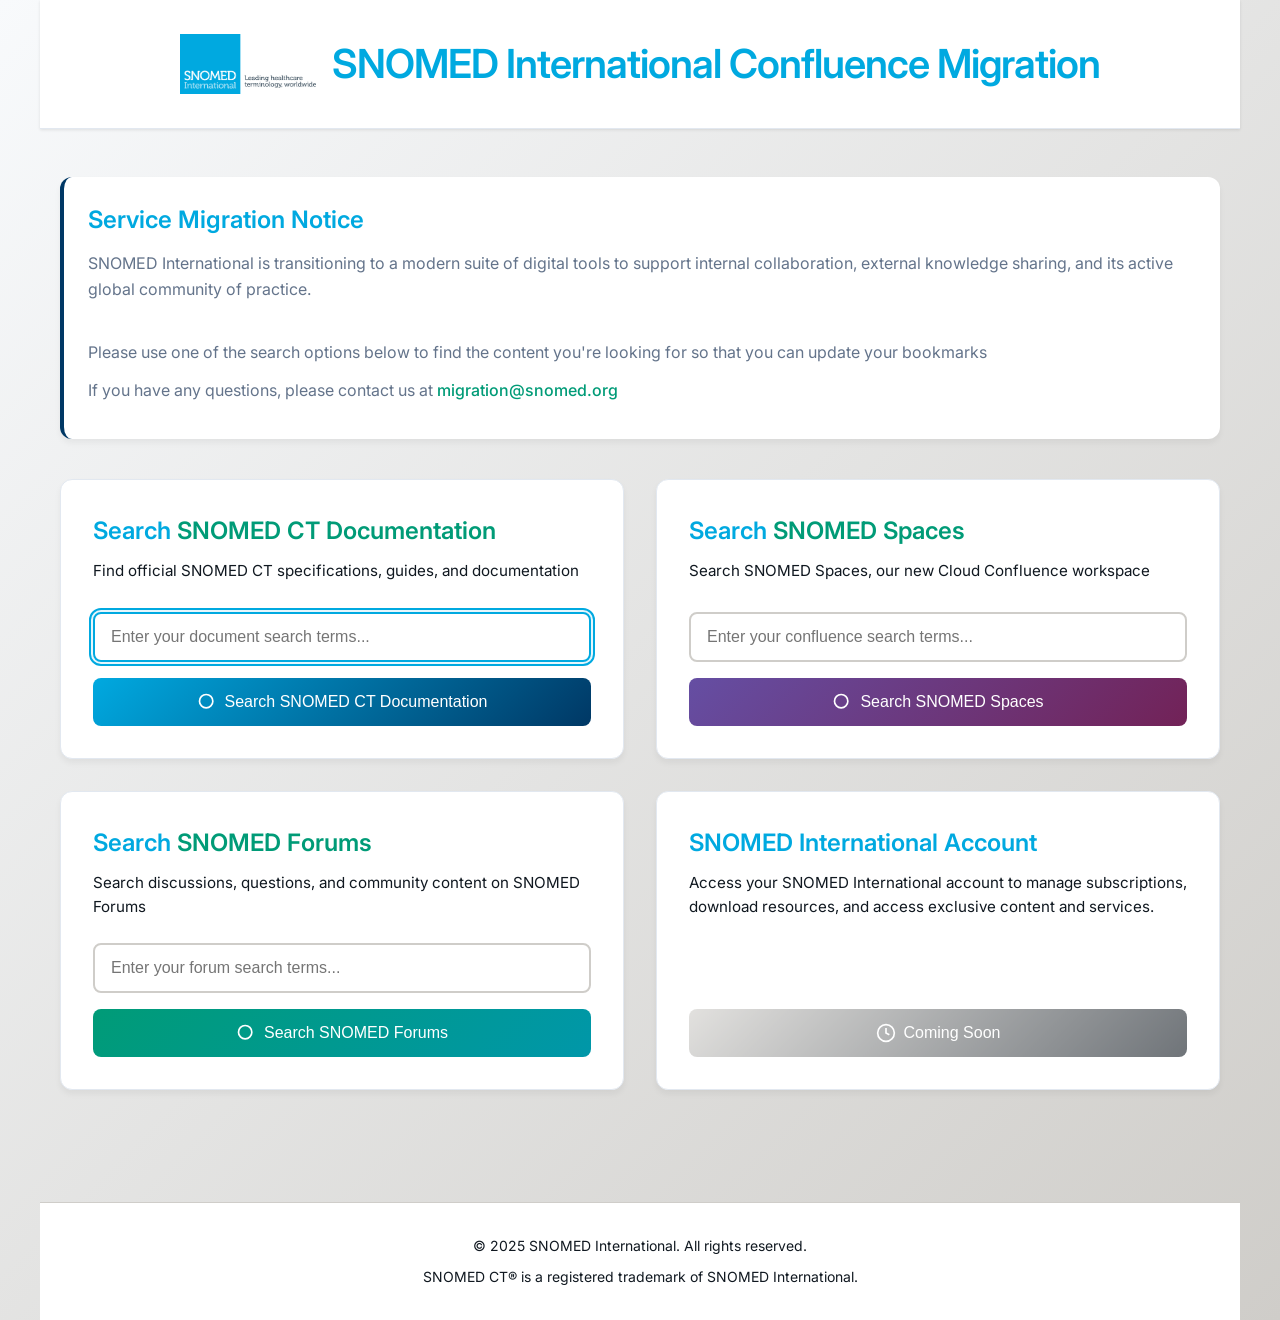
==== sct-landing/index.html @ 42eae63a "First content commit" ====
<!DOCTYPE html>
<html lang="en">
<head>
    <meta charset="UTF-8">
    <meta name="viewport" content="width=device-width, initial-scale=1.0">
    <title>SNOMED International - Service Migration</title>
    <link rel="stylesheet" href="styles.css">
    <link href="https://fonts.googleapis.com/css2?family=Inter:wght@300;400;500;600;700&display=swap" rel="stylesheet">
</head>
<body>
    <div class="container">
        <header class="header">
            <div class="logo-container">
                <img src="images/snomed-logo.png" alt="SNOMED International Logo" class="logo">
                <h1 class="title">SNOMED International Confluence Migration</h1>
            </div>
        </header>

        <main class="main-content">
            <div class="migration-notice">
                <h2>Service Migration Notice</h2>
                <p>SNOMED International is transitioning to a modern suite of digital tools to support internal collaboration, external knowledge sharing, and its active global community of practice. </p>
                <p><br>Please use one of the search options below to find the content you're looking for so that you can update your bookmarks</p>
                <p>If you have any questions, please contact us at <a href="mailto:migration@snomed.org">migration@snomed.org</a></p>
            </div>

            <div class="search-section">
                <div class="search-container">
                    <div class="search-box">
                        <h3>Search <a href="https://doc.snomed.org">SNOMED CT Documentation</a></h3>
                        <p class="search-description">Find official SNOMED CT specifications, guides, and documentation</p>
                        <form id="docs-search-form" class="search-form">
                            <div class="input-group">
                                <input 
                                    type="text" 
                                    id="docs-search-input" 
                                    placeholder="Enter your document search terms..."
                                    class="search-input"
                                    required
                                >
                                <button type="submit" class="search-button">
                                    <svg width="20" height="20" viewBox="0 0 24 24" fill="none" stroke="currentColor" stroke-width="2">
                                        <circle cx="11" cy="11" r="8"></circle>
                                        <path d="21 21l-4.35-4.35"></path>
                                    </svg>
                                    Search SNOMED CT Documentation
                                </button>
                            </div>
                        </form>
                    </div>

                    <div class="search-box">
                        <h3>Search <a href="https://snomed.atlassian.net/wiki">SNOMED Spaces</a></h3>
                        <p class="search-description">Search SNOMED Spaces, our new Cloud Confluence workspace</p>
                        <form id="confluence-search-form" class="search-form">
                            <div class="input-group">
                                <input 
                                    type="text" 
                                    id="confluence-search-input" 
                                    placeholder="Enter your confluence search terms..."
                                    class="search-input"
                                    required
                                >
                                <button type="submit" class="search-button">
                                    <svg width="20" height="20" viewBox="0 0 24 24" fill="none" stroke="currentColor" stroke-width="2">
                                        <circle cx="11" cy="11" r="8"></circle>
                                        <path d="21 21l-4.35-4.35"></path>
                                    </svg>
                                    Search SNOMED Spaces
                                </button>
                            </div>
                        </form>
                    </div>

                    <div class="search-box">
                        <h3>Search <a href="https://forums.snomed.org">SNOMED Forums</a></h3>
                        <p class="search-description">Search discussions, questions, and community content on SNOMED Forums</p>
                        <form id="forums-search-form" class="search-form">
                            <div class="input-group">
                                <input 
                                    type="text" 
                                    id="forums-search-input" 
                                    placeholder="Enter your forum search terms..."
                                    class="search-input"
                                    required
                                >
                                <button type="submit" class="search-button">
                                    <svg width="20" height="20" viewBox="0 0 24 24" fill="none" stroke="currentColor" stroke-width="2">
                                        <circle cx="11" cy="11" r="8"></circle>
                                        <path d="21 21l-4.35-4.35"></path>
                                    </svg>
                                    Search SNOMED Forums
                                </button>
                            </div>
                        </form>
                    </div>

                    <div class="search-box account-box">
                        <h3>SNOMED International Account</h3>
                        <p class="search-description">Access your SNOMED International account to manage subscriptions, download resources, and access exclusive content and services.</p>
                        <div class="input-group">
                            <button type="button" class="search-button account-button" disabled>
                                <svg width="20" height="20" viewBox="0 0 24 24" fill="none" stroke="currentColor" stroke-width="2">
                                    <circle cx="12" cy="12" r="10"></circle>
                                    <path d="M12 6v6l4 2"></path>
                                </svg>
                                Coming Soon
                            </button>
                        </div>
                    </div>
                </div>
            </div>

<!--            <div class="additional-links">
                <h3>Quick Links</h3>
                <div class="links-grid">
                    <a href="https://forums.snomed.org" class="quick-link">
                        <h4>SNOMED Forums</h4>
                        <p>Discuss anything about SNOMED CT with the community</p>
                    </a>
                    <a href="https://docs.snomed.org" class="quick-link">
                        <h4>SNOMED CT Document Library</h4>
                        <p>Browse all official documentation</p>
                    </a>
                    <a href="https://.atlassian.net" class="quick-link">
                        <h4>SNOMED Spaces</h4>
                        <p>Access our new collaborative workspace</p>
                    </a>
                    <a href="https://www.snomed.org" class="quick-link">
                        <h4>SNOMED International Website</h4>
                        <p>Visit our main website</p>
                    </a>
                </div>
            </div>
-->

        </main>

        <footer class="footer">
            <p>&copy; 2025 SNOMED International. All rights reserved.</p>
            <p>SNOMED CT® is a registered trademark of SNOMED International.</p>
        </footer>
    </div>

    <script src="script.js"></script>
</body>
</html>
---- sct-landing/styles.css ----
/* Reset and Base Styles */
* {
    margin: 0;
    padding: 0;
    box-sizing: border-box;
}

body {
    font-family: 'Inter', -apple-system, BlinkMacSystemFont, 'Segoe UI', Roboto, sans-serif;
    line-height: 1.6;
    color: #101820;
    background: linear-gradient(135deg, #f8fafc 0%, #cfcdc9 100%);
    min-height: 100vh;
}

.container {
    max-width: 1200px;
    margin: 0 auto;
    padding: 0 20px;
    min-height: 100vh;
    display: flex;
    flex-direction: column;
}

/* Header Styles */
.header {
    padding: 2rem 0;
    text-align: center;
    border-bottom: 1px solid #e2e8f0;
    background: white;
    margin: 0 -20px 3rem;
    box-shadow: 0 1px 3px rgba(0, 0, 0, 0.1);
}

.logo-container {
    display: flex;
    align-items: center;
    justify-content: center;
    gap: 1rem;
    flex-wrap: wrap;
}

.logo {
    height: 60px;
    width: auto;
    max-width: 200px;
}

.title {
    font-size: 2.5rem;
    font-weight: 600;
    color: #00a9e0;
    letter-spacing: -0.025em;
}

/* Main Content */
.main-content {
    flex: 1;
    padding-bottom: 2rem;
}

.migration-notice {
    background: white;
    padding: 1.5rem;
    border-radius: 12px;
    box-shadow: 0 4px 6px rgba(0, 0, 0, 0.05);
    margin-bottom: 2.5rem;
    border-left: 4px solid #003865;
}

.migration-notice h2 {
    font-size: 1.5rem;
    font-weight: 600;
    color: #00a9e0;
    margin-bottom: 0.75rem;
}

.migration-notice p {
    font-size: 1rem;
    color: #64748b;
    line-height: 1.6;
    margin-bottom: 0.75rem;
}

/* Search Section */
.search-section {
    margin-bottom: 3rem;
}

.search-container {
    display: grid;
    grid-template-columns: repeat(auto-fit, minmax(400px, 1fr));
    gap: 2rem;
    margin-bottom: 2rem;
}

.search-box {
    background: white;
    padding: 2rem;
    border-radius: 12px;
    box-shadow: 0 4px 6px rgba(0, 0, 0, 0.05);
    border: 1px solid #e2e8f0;
    transition: all 0.3s ease;
    display: flex;
    flex-direction: column;
    min-height: 280px;
}

.search-box:hover {
    transform: translateY(-2px);
    box-shadow: 0 8px 25px rgba(0, 0, 0, 0.1);
}

.search-box h3 {
    font-size: 1.5rem;
    font-weight: 600;
    color: #00a9e0;
    margin-bottom: 0.5rem;
}

.search-description {
    color: #101820;
    margin-bottom: 1.5rem;
    font-size: 0.95rem;
    flex: 1;
}

.search-form {
    width: 100%;
    margin-top: auto;
}

.input-group {
    display: flex;
    flex-direction: column;
    gap: 1rem;
}

.search-input {
    width: 100%;
    padding: 0.875rem 1rem;
    border: 2px solid #cfcdc9;
    border-radius: 8px;
    font-size: 1rem;
    transition: all 0.3s ease;
    outline: none;
}

.search-input:focus {
    border-color: #00a9e0;
    box-shadow: 0 0 0 3px rgba(0, 169, 224, 0.1);
}

.search-button {
    display: flex;
    align-items: center;
    justify-content: center;
    gap: 0.5rem;
    padding: 0.875rem 1.5rem;
    background: linear-gradient(135deg, #3b82f6 0%, #00a9e0 100%);
    color: white;
    border: none;
    border-radius: 8px;
    font-size: 1rem;
    font-weight: 500;
    cursor: pointer;
    transition: all 0.3s ease;
    outline: none;
}

/* Documentation search button - Primary brand blue */
#docs-search-form .search-button {
    background: linear-gradient(135deg, #00a9e0 0%, #003865 100%);
}

#docs-search-form .search-button:hover {
    box-shadow: 0 4px 12px rgba(0, 169, 224, 0.4);
}

/* Spaces search button - Purple from brand palette */
#confluence-search-form .search-button {
    background: linear-gradient(135deg, #654ea3 0%, #722257 100%);
}

#confluence-search-form .search-button:hover {
    box-shadow: 0 4px 12px rgba(101, 78, 163, 0.4);
}

/* Forums search button - Teal from brand palette */
#forums-search-form .search-button {
    background: linear-gradient(135deg, #009b77 0%, #0097a9 100%);
}

#forums-search-form .search-button:hover {
    box-shadow: 0 4px 12px rgba(0, 155, 119, 0.4);
}

/* Account button - Gray from brand palette */
.account-button {
    background: linear-gradient(135deg, #cfcdc9 0%, #101820 100%) !important;
    cursor: not-allowed !important;
    opacity: 0.8;
}

.account-button:hover {
    transform: none !important;
    box-shadow: none !important;
}

.account-button:disabled {
    opacity: 0.8;
}

/* Ensure account box button is positioned at bottom */
.account-box .input-group {
    margin-top: auto;
}

.search-button:hover {
    transform: translateY(-1px);
}

.search-button:active {
    transform: translateY(0);
}

/* Additional Resources */
.additional-resources {
    margin-bottom: 3rem;
}

.additional-resources h3 {
    font-size: 1.5rem;
    font-weight: 600;
    color: #00a9e0;
    margin-bottom: 1.5rem;
    text-align: center;
}

.resources-grid {
    display: grid;
    grid-template-columns: repeat(auto-fit, minmax(400px, 1fr));
    gap: 2rem;
}

.resource-box {
    background: white;
    padding: 2rem;
    border-radius: 12px;
    box-shadow: 0 4px 6px rgba(0, 0, 0, 0.05);
    border: 1px solid #e2e8f0;
    transition: all 0.3s ease;
    display: flex;
    flex-direction: column;
}

.resource-box:hover {
    transform: translateY(-2px);
    box-shadow: 0 8px 25px rgba(0, 0, 0, 0.1);
}

.resource-box h4 {
    font-size: 1.25rem;
    font-weight: 600;
    color: #00a9e0;
    margin-bottom: 0.75rem;
}

.resource-description {
    color: #64748b;
    margin-bottom: 1.5rem;
    font-size: 0.95rem;
    line-height: 1.6;
    flex: 1;
}

.resource-link {
    display: inline-flex;
    align-items: center;
    gap: 0.5rem;
    padding: 0.75rem 1.25rem;
    background: linear-gradient(135deg, #3b82f6 0%, #00a9e0 100%);
    color: white;
    text-decoration: none;
    border-radius: 8px;
    font-size: 0.95rem;
    font-weight: 500;
    transition: all 0.3s ease;
    align-self: flex-start;
}

.resource-link:hover:not(.disabled) {
    transform: translateY(-1px);
    box-shadow: 0 4px 12px rgba(59, 130, 246, 0.4);
}

.resource-link.disabled {
    background: #94a3b8;
    cursor: not-allowed;
    opacity: 0.7;
}

.resource-link.disabled:hover {
    transform: none;
    box-shadow: none;
}

.resource-link svg {
    transition: transform 0.2s ease;
}

.resource-link:hover:not(.disabled) svg {
    transform: translateX(2px);
}

/* Additional Links */
.additional-links {
    background: white;
    padding: 2rem;
    border-radius: 12px;
    box-shadow: 0 4px 6px rgba(0, 0, 0, 0.05);
    border: 1px solid #cfcdc9;
}

.additional-links h3 {
    font-size: 1.5rem;
    font-weight: 600;
    color: #00a9e0;
    margin-bottom: 1.5rem;
    text-align: center;
}

.links-grid {
    display: grid;
    grid-template-columns: repeat(auto-fit, minmax(250px, 1fr));
    gap: 1.5rem;
}

.quick-link {
    display: block;
    padding: 1.5rem;
    background: #f8fafc;
    border: 1px solid #cfcdc9;
    border-radius: 8px;
    text-decoration: none;
    color: inherit;
    transition: all 0.3s ease;
}

.quick-link:hover {
    background: #f1f5f9;
    border-color: #00a9e0;
    transform: translateY(-1px);
}

.quick-link h4 {
    font-size: 1.125rem;
    font-weight: 600;
    color: #00a9e0;
    margin-bottom: 0.5rem;
}

.quick-link p {
    color: #101820;
    font-size: 0.9rem;
    line-height: 1.5;
}

/* Footer */
.footer {
    background: white;
    padding: 2rem;
    text-align: center;
    border-top: 1px solid #cfcdc9;
    margin: 2rem -20px 0;
    color: #101820;
    font-size: 0.875rem;
    line-height: 1.6;
}

.footer p {
    margin-bottom: 0.5rem;
}

.footer p:last-child {
    margin-bottom: 0;
}

/* Responsive Design */
@media (max-width: 768px) {
    .container {
        padding: 0 15px;
    }

    .header {
        margin: 0 -15px 2rem;
        padding: 1.5rem 0;
    }

    .logo-container {
        flex-direction: column;
        gap: 0.5rem;
    }

    .title {
        font-size: 2rem;
    }

    .search-container {
        grid-template-columns: 1fr;
        gap: 1.5rem;
    }

    .search-box {
        padding: 1.5rem;
    }

    .resources-grid {
        grid-template-columns: 1fr;
        gap: 1.5rem;
    }

    .resource-box {
        padding: 1.5rem;
    }

    .migration-notice {
        padding: 1.5rem;
        margin-bottom: 2rem;
    }

    .additional-links {
        padding: 1.5rem;
    }

    .links-grid {
        grid-template-columns: 1fr;
        gap: 1rem;
    }

    .input-group {
        gap: 0.75rem;
    }

    .footer {
        margin: 1.5rem -15px 0;
        padding: 1.5rem;
    }
}

@media (max-width: 480px) {
    .title {
        font-size: 1.75rem;
    }

    .migration-notice h2 {
        font-size: 1.5rem;
    }

    .search-box h3 {
        font-size: 1.25rem;
    }

    .resources-grid {
        grid-template-columns: 1fr;
    }

    .resource-box {
        padding: 1.25rem;
    }

    .search-container {
        grid-template-columns: 1fr;
    }

    .search-box {
        padding: 1.25rem;
    }
}

/* Loading and Animation States */
.search-button:disabled {
    opacity: 0.6;
    cursor: not-allowed;
    transform: none;
}

.search-button:disabled:hover {
    transform: none;
    box-shadow: none;
}

/* Focus styles for accessibility */
.search-input:focus,
.search-button:focus,
.quick-link:focus {
    outline: 2px solid #00a9e0;
    outline-offset: 2px;
}

/* Hyperlink styling using brand colors */
a {
    color: #009b77;
    text-decoration: none;
    transition: all 0.3s ease;
}

a:hover {
    color: #0097a9;
    text-decoration: underline;
}

a:focus {
    outline: 2px solid #009b77;
    outline-offset: 2px;
}

/* Email link specific styling */
a[href^="mailto:"] {
    color: #009b77;
    font-weight: 500;
}

a[href^="mailto:"]:hover {
    color: #0097a9;
}
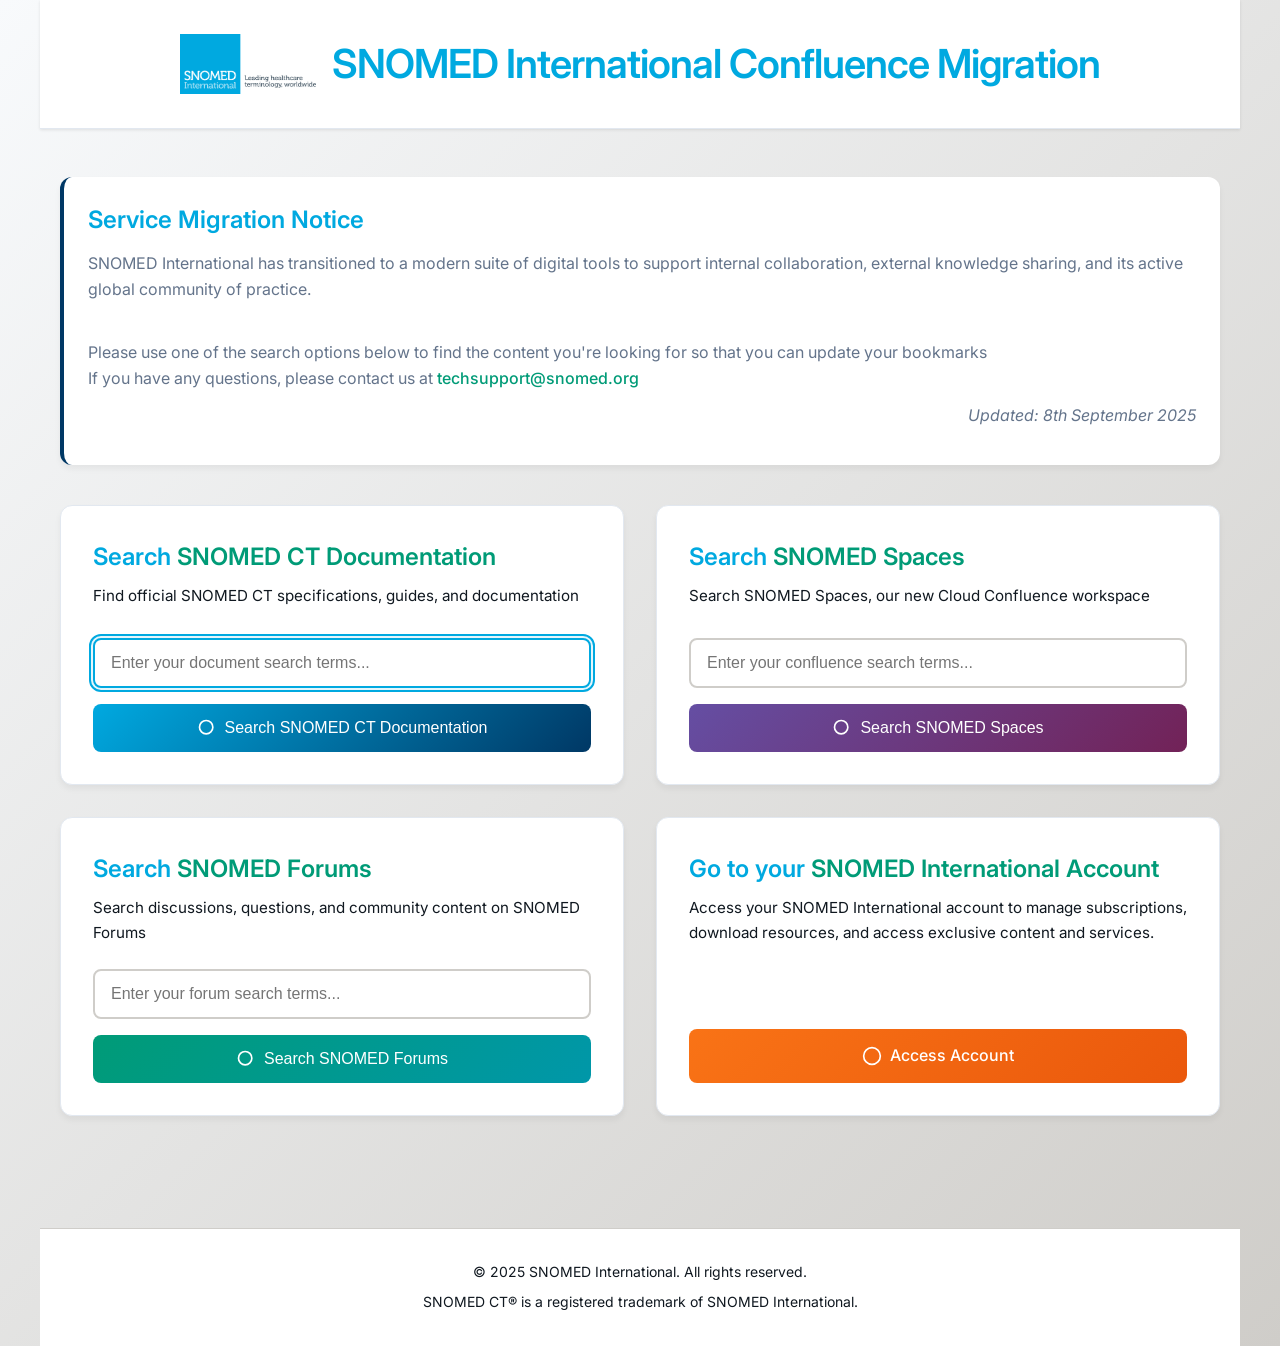
==== commit af4045da: "Updated landing page with correct URLs" ====
--- a/sct-landing/index.html
+++ b/sct-landing/index.html
@@ -19,9 +19,10 @@
         <main class="main-content">
             <div class="migration-notice">
                 <h2>Service Migration Notice</h2>
-                <p>SNOMED International is transitioning to a modern suite of digital tools to support internal collaboration, external knowledge sharing, and its active global community of practice. </p>
-                <p><br>Please use one of the search options below to find the content you're looking for so that you can update your bookmarks</p>
-                <p>If you have any questions, please contact us at <a href="mailto:migration@snomed.org">migration@snomed.org</a></p>
+                <p>SNOMED International has transitioned to a modern suite of digital tools to support internal collaboration, external knowledge sharing, and its active global community of practice. </p>
+                <p><br>Please use one of the search options below to find the content you're looking for so that you can update your bookmarks
+                <br>If you have any questions, please contact us at <a href="mailto:techsupport@snomed.org">techsupport@snomed.org</a></p>
+                <p class="last-updated">Updated: 8th September 2025</p>
             </div>
 
             <div class="search-section">
@@ -50,7 +51,7 @@
                     </div>
 
                     <div class="search-box">
-                        <h3>Search <a href="https://snomed.atlassian.net/wiki">SNOMED Spaces</a></h3>
+                        <h3>Search <a href="https://spaces.snomed.org">SNOMED Spaces</a></h3>
                         <p class="search-description">Search SNOMED Spaces, our new Cloud Confluence workspace</p>
                         <form id="confluence-search-form" class="search-form">
                             <div class="input-group">
@@ -96,16 +97,16 @@
                     </div>
 
                     <div class="search-box account-box">
-                        <h3>SNOMED International Account</h3>
+                        <h3>Go to your <a href="https://account.snomed.org">SNOMED International Account</a></h3>
                         <p class="search-description">Access your SNOMED International account to manage subscriptions, download resources, and access exclusive content and services.</p>
                         <div class="input-group">
-                            <button type="button" class="search-button account-button" disabled>
+                            <a href="https://account.snomed.org" class="search-button account-button">
                                 <svg width="20" height="20" viewBox="0 0 24 24" fill="none" stroke="currentColor" stroke-width="2">
                                     <circle cx="12" cy="12" r="10"></circle>
-                                    <path d="M12 6v6l4 2"></path>
+                                    <path d="21 21l-4.35-4.35"></path>
                                 </svg>
-                                Coming Soon
-                            </button>
+                                Access Account
+                            </a>
                         </div>
                     </div>
                 </div>
--- a/sct-landing/styles.css
+++ b/sct-landing/styles.css
@@ -195,20 +195,16 @@
     box-shadow: 0 4px 12px rgba(0, 155, 119, 0.4);
 }
 
-/* Account button - Gray from brand palette */
+/* Account button - Orange from brand palette */
 .account-button {
-    background: linear-gradient(135deg, #cfcdc9 0%, #101820 100%) !important;
-    cursor: not-allowed !important;
-    opacity: 0.8;
+    background: linear-gradient(135deg, #f97316 0%, #ea580c 100%) !important;
+    cursor: pointer !important;
+    opacity: 1;
 }
 
 .account-button:hover {
-    transform: none !important;
-    box-shadow: none !important;
-}
-
-.account-button:disabled {
-    opacity: 0.8;
+    transform: translateY(-1px) !important;
+    box-shadow: 0 4px 12px rgba(249, 115, 22, 0.4) !important;
 }
 
 /* Ensure account box button is positioned at bottom */
@@ -386,6 +382,14 @@
     margin-bottom: 0;
 }
 
+.last-updated {
+    font-size: 0.5rem;
+    color: #94a3b8;
+    font-style: italic;
+    margin-top: 0.75rem;
+    text-align: right;
+}
+
 /* Responsive Design */
 @media (max-width: 768px) {
     .container {
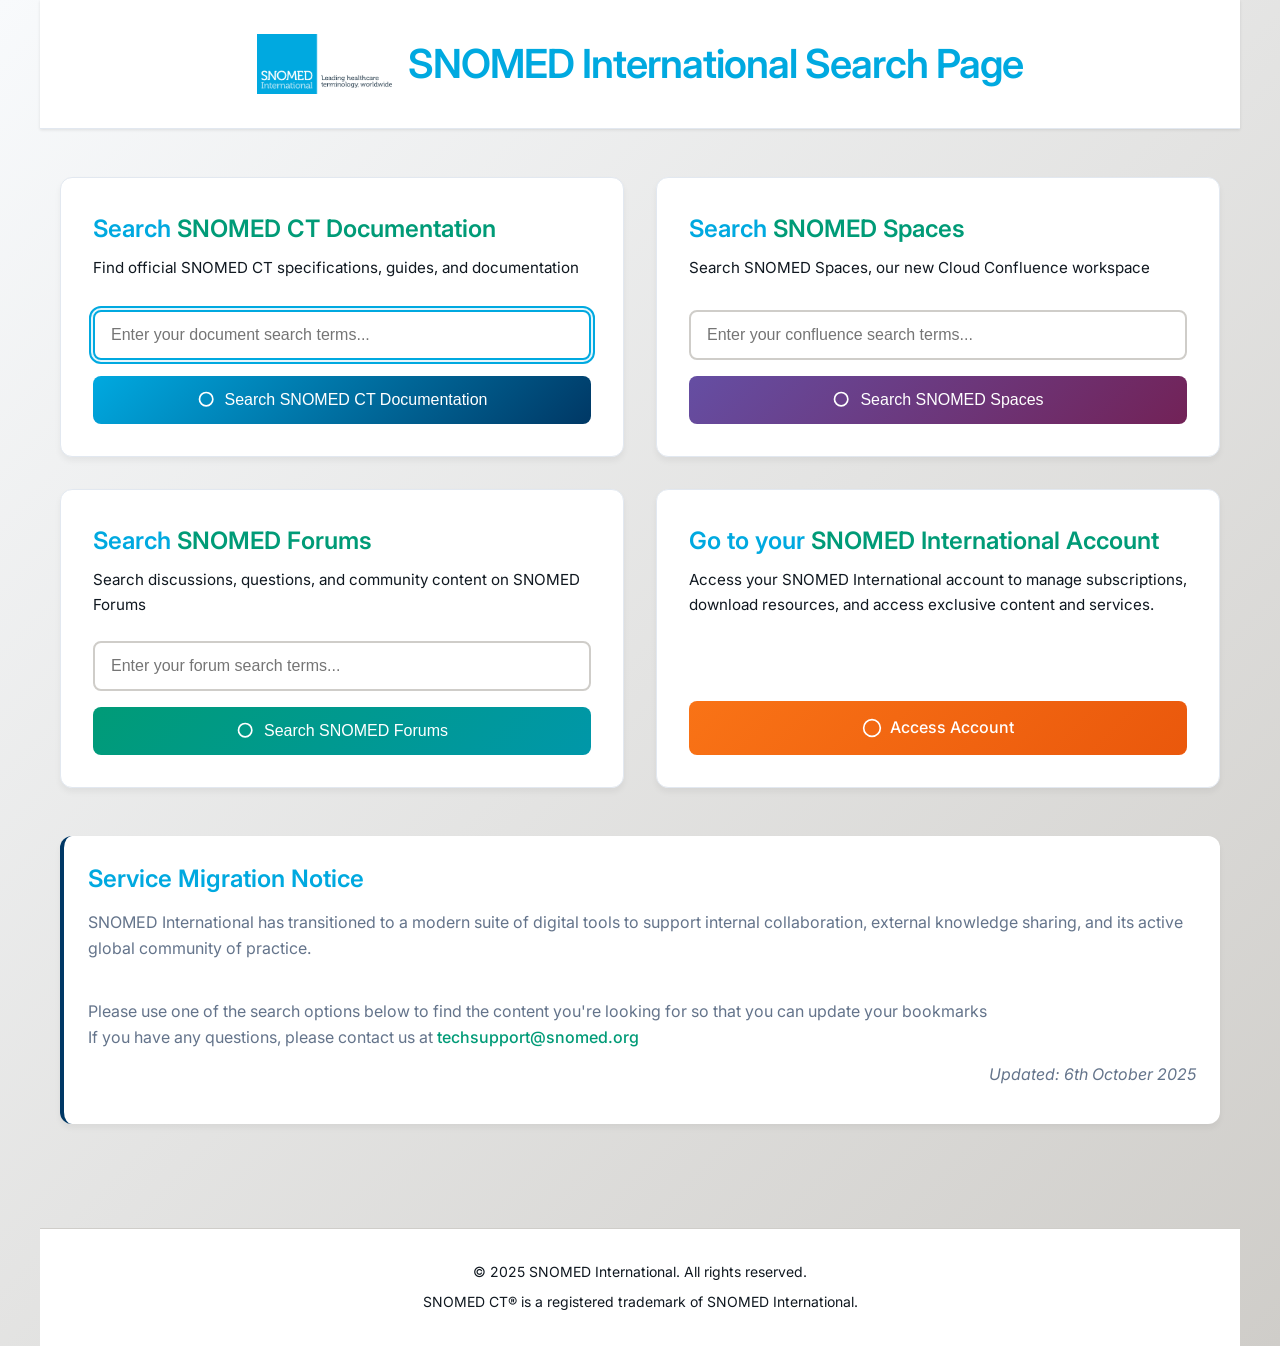
==== commit 3f72f395: "Change to search page title" ====
--- a/sct-landing/index.html
+++ b/sct-landing/index.html
@@ -3,7 +3,7 @@
 <head>
     <meta charset="UTF-8">
     <meta name="viewport" content="width=device-width, initial-scale=1.0">
-    <title>SNOMED International - Service Migration</title>
+    <title>SNOMED International - Search Page</title>
     <link rel="stylesheet" href="styles.css">
     <link href="https://fonts.googleapis.com/css2?family=Inter:wght@300;400;500;600;700&display=swap" rel="stylesheet">
 </head>
@@ -12,23 +12,15 @@
         <header class="header">
             <div class="logo-container">
                 <img src="images/snomed-logo.png" alt="SNOMED International Logo" class="logo">
-                <h1 class="title">SNOMED International Confluence Migration</h1>
+                <h1 class="title">SNOMED International Search Page</h1>
             </div>
         </header>
 
         <main class="main-content">
-            <div class="migration-notice">
-                <h2>Service Migration Notice</h2>
-                <p>SNOMED International has transitioned to a modern suite of digital tools to support internal collaboration, external knowledge sharing, and its active global community of practice. </p>
-                <p><br>Please use one of the search options below to find the content you're looking for so that you can update your bookmarks
-                <br>If you have any questions, please contact us at <a href="mailto:techsupport@snomed.org">techsupport@snomed.org</a></p>
-                <p class="last-updated">Updated: 8th September 2025</p>
-            </div>
-
             <div class="search-section">
                 <div class="search-container">
                     <div class="search-box">
-                        <h3>Search <a href="https://doc.snomed.org">SNOMED CT Documentation</a></h3>
+                        <h3>Search <a href="https://docs.snomed.org">SNOMED CT Documentation</a></h3>
                         <p class="search-description">Find official SNOMED CT specifications, guides, and documentation</p>
                         <form id="docs-search-form" class="search-form">
                             <div class="input-group">
@@ -97,10 +89,10 @@
                     </div>
 
                     <div class="search-box account-box">
-                        <h3>Go to your <a href="https://account.snomed.org">SNOMED International Account</a></h3>
+                        <h3>Go to your <a href="https://snomed.org/account">SNOMED International Account</a></h3>
                         <p class="search-description">Access your SNOMED International account to manage subscriptions, download resources, and access exclusive content and services.</p>
                         <div class="input-group">
-                            <a href="https://account.snomed.org" class="search-button account-button">
+                            <a href="https://snomed.org/account" class="search-button account-button">
                                 <svg width="20" height="20" viewBox="0 0 24 24" fill="none" stroke="currentColor" stroke-width="2">
                                     <circle cx="12" cy="12" r="10"></circle>
                                     <path d="21 21l-4.35-4.35"></path>
@@ -110,6 +102,14 @@
                         </div>
                     </div>
                 </div>
+            </div>
+
+            <div class="migration-notice">
+                <h2>Service Migration Notice</h2>
+                <p>SNOMED International has transitioned to a modern suite of digital tools to support internal collaboration, external knowledge sharing, and its active global community of practice. </p>
+                <p><br>Please use one of the search options below to find the content you're looking for so that you can update your bookmarks
+                <br>If you have any questions, please contact us at <a href="mailto:techsupport@snomed.org">techsupport@snomed.org</a></p>
+                <p class="last-updated">Updated: 6th October 2025</p>
             </div>
 
 <!--            <div class="additional-links">
